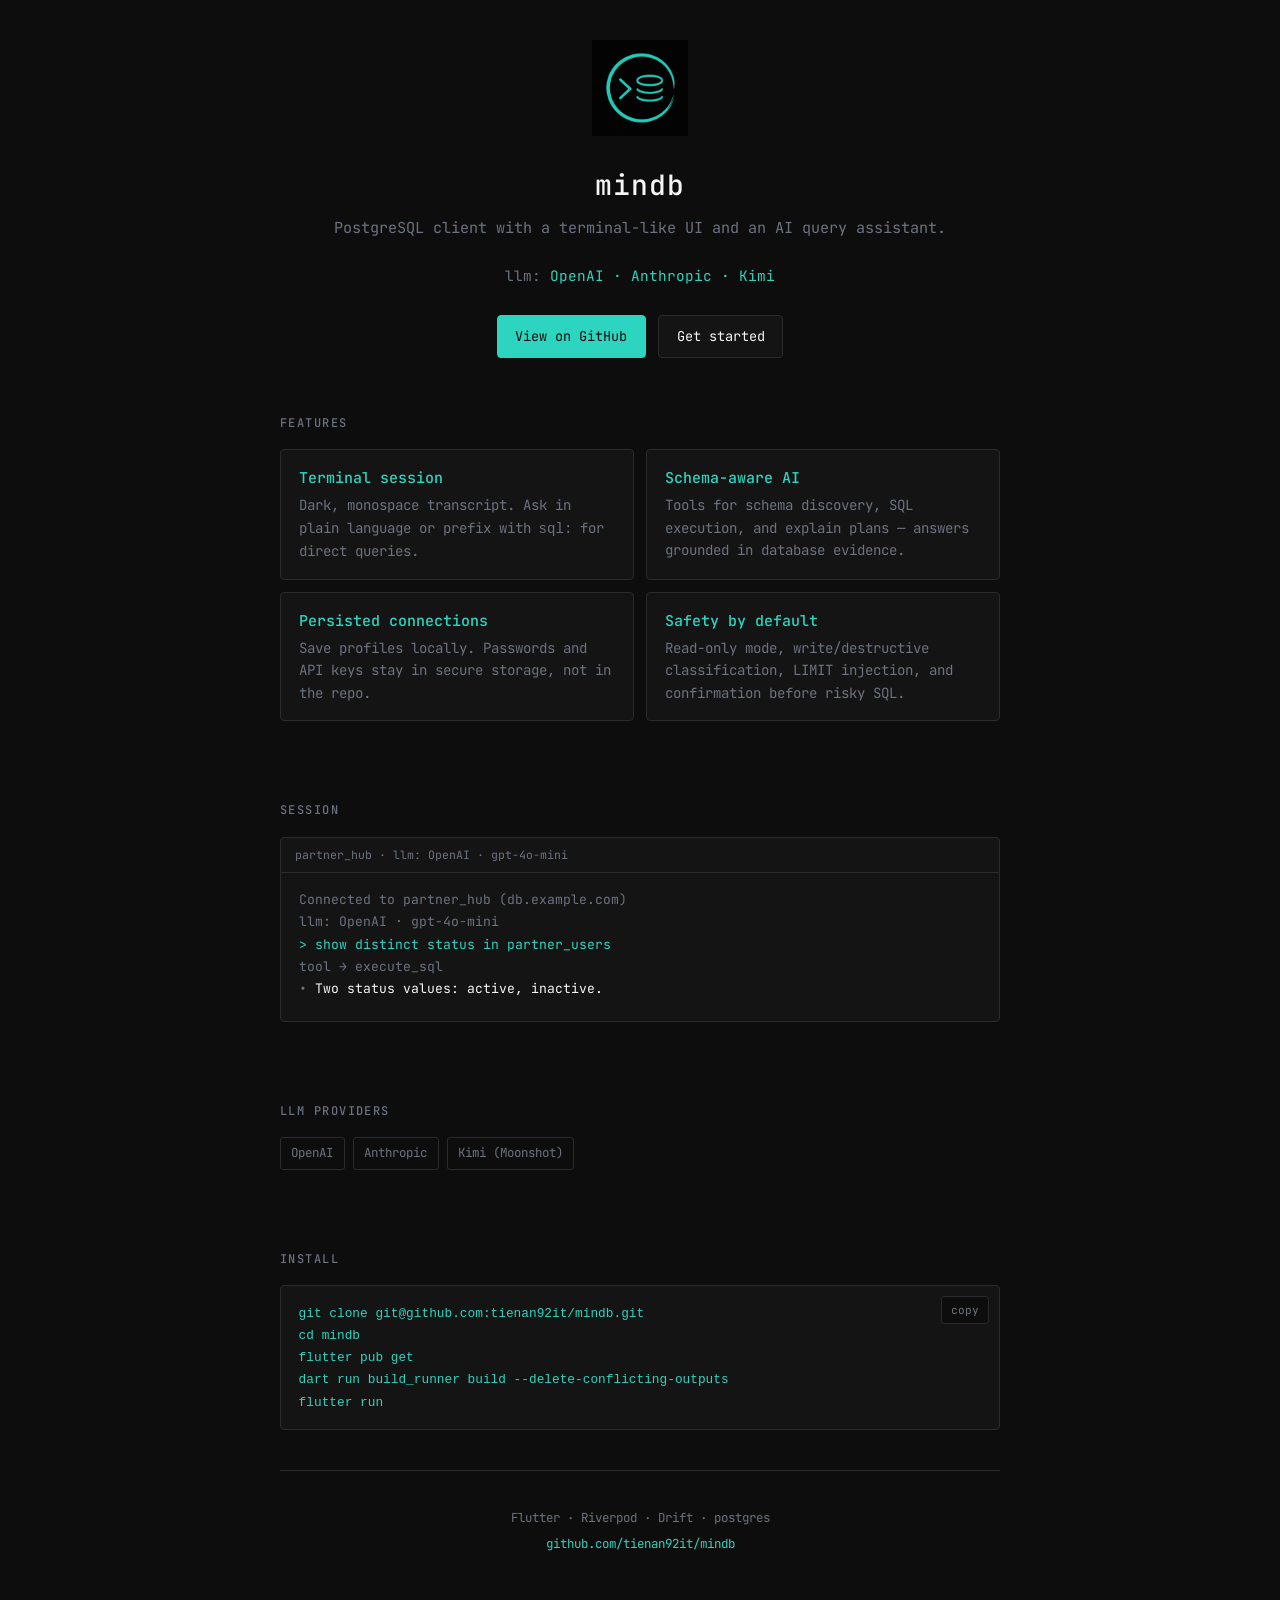
==== docs/index.html @ 74f23877 "Add minimal landing page for GitHub Pages. Static docs site with zen-terminal branding, feature over" ====
<!DOCTYPE html>
<html lang="en">
<head>
  <meta charset="UTF-8">
  <meta name="viewport" content="width=device-width, initial-scale=1.0">
  <meta name="description" content="mindb — AI-powered PostgreSQL client with a terminal-like UI.">
  <meta name="theme-color" content="#2DD4BF">
  <title>mindb — PostgreSQL, terminal calm</title>
  <link rel="icon" type="image/png" href="assets/mindb-logo-square.png">
  <link rel="preconnect" href="https://fonts.googleapis.com">
  <link rel="preconnect" href="https://fonts.gstatic.com" crossorigin>
  <link href="https://fonts.googleapis.com/css2?family=JetBrains+Mono:wght@400;500&display=swap" rel="stylesheet">
  <link rel="stylesheet" href="styles.css">
</head>
<body>
  <header class="site-header wrap">
    <img class="logo" src="assets/mindb-logo-square.png" width="96" height="96" alt="mindb logo">
    <h1>mindb</h1>
    <p class="tagline">PostgreSQL client with a terminal-like UI and an AI query assistant.</p>
    <p class="prompt"><span>llm:</span> OpenAI · Anthropic · Kimi</p>
    <div class="hero-actions">
      <a class="btn btn-primary" href="https://github.com/tienan92it/mindb">View on GitHub</a>
      <a class="btn" href="#install">Get started</a>
    </div>
  </header>

  <main>
    <section class="wrap" aria-labelledby="features-heading">
      <h2 id="features-heading">Features</h2>
      <div class="features">
        <article class="feature">
          <strong>Terminal session</strong>
          <p>Dark, monospace transcript. Ask in plain language or prefix with <code>sql:</code> for direct queries.</p>
        </article>
        <article class="feature">
          <strong>Schema-aware AI</strong>
          <p>Tools for schema discovery, SQL execution, and explain plans — answers grounded in database evidence.</p>
        </article>
        <article class="feature">
          <strong>Persisted connections</strong>
          <p>Save profiles locally. Passwords and API keys stay in secure storage, not in the repo.</p>
        </article>
        <article class="feature">
          <strong>Safety by default</strong>
          <p>Read-only mode, write/destructive classification, LIMIT injection, and confirmation before risky SQL.</p>
        </article>
      </div>
    </section>

    <section class="wrap" aria-labelledby="demo-heading">
      <h2 id="demo-heading">Session</h2>
      <div class="terminal" role="img" aria-label="Example mindb session transcript">
        <div class="terminal-bar">partner_hub · llm: OpenAI · gpt-4o-mini</div>
        <div class="terminal-body">
          <div class="line-system">Connected to partner_hub (db.example.com)</div>
          <div class="line-system">llm: OpenAI · gpt-4o-mini</div>
          <div class="line-user">&gt; show distinct status in partner_users</div>
          <div class="line-system">tool → execute_sql</div>
          <div class="line-assist">Two status values: active, inactive.</div>
        </div>
      </div>
    </section>

    <section class="wrap" aria-labelledby="providers-heading">
      <h2 id="providers-heading">LLM providers</h2>
      <div class="providers">
        <span class="chip">OpenAI</span>
        <span class="chip">Anthropic</span>
        <span class="chip">Kimi (Moonshot)</span>
      </div>
    </section>

    <section class="wrap" id="install" aria-labelledby="install-heading">
      <h2 id="install-heading">Install</h2>
      <div class="install">
        <button class="copy" type="button" data-copy="install-cmd" aria-label="Copy install commands">copy</button>
        <pre id="install-cmd"><code>git clone git@github.com:tienan92it/mindb.git
cd mindb
flutter pub get
dart run build_runner build --delete-conflicting-outputs
flutter run</code></pre>
      </div>
    </section>
  </main>

  <footer class="site-footer wrap">
    <p>Flutter · Riverpod · Drift · postgres</p>
    <p><a href="https://github.com/tienan92it/mindb">github.com/tienan92it/mindb</a></p>
  </footer>

  <script>
    document.querySelectorAll('[data-copy]').forEach((button) => {
      button.addEventListener('click', async () => {
        const id = button.getAttribute('data-copy');
        const text = document.getElementById(id)?.textContent ?? '';
        try {
          await navigator.clipboard.writeText(text.trim());
          const label = button.textContent;
          button.textContent = 'copied';
          setTimeout(() => { button.textContent = label; }, 1200);
        } catch (_) {
          button.textContent = 'failed';
        }
      });
    });
  </script>
</body>
</html>
---- docs/styles.css ----
:root {
  --bg: #0d0d0d;
  --surface: #141414;
  --border: #2a2a2a;
  --text: #f5f5f5;
  --muted: #6b7280;
  --accent: #2dd4bf;
  --accent-dim: rgba(45, 212, 191, 0.12);
  --max: 720px;
  --mono: "JetBrains Mono", ui-monospace, SFMono-Regular, Menlo, monospace;
}

*,
*::before,
*::after {
  box-sizing: border-box;
}

html {
  scroll-behavior: smooth;
}

body {
  margin: 0;
  min-height: 100vh;
  font-family: var(--mono);
  font-size: 15px;
  line-height: 1.6;
  color: var(--text);
  background: var(--bg);
  -webkit-font-smoothing: antialiased;
}

a {
  color: var(--accent);
  text-decoration: none;
}

a:hover {
  text-decoration: underline;
}

.wrap {
  width: min(100% - 2rem, var(--max));
  margin-inline: auto;
}

.site-header {
  padding: 2.5rem 0 1rem;
  text-align: center;
}

.logo {
  width: 96px;
  height: 96px;
  margin-bottom: 1.25rem;
}

.site-header h1 {
  margin: 0 0 0.5rem;
  font-size: 1.75rem;
  font-weight: 500;
  letter-spacing: 0.04em;
}

.tagline {
  margin: 0;
  color: var(--muted);
  font-size: 0.95rem;
}

.prompt {
  margin-top: 1.5rem;
  color: var(--accent);
  font-size: 0.9rem;
}

.prompt span {
  color: var(--muted);
}

.hero-actions {
  display: flex;
  flex-wrap: wrap;
  gap: 0.75rem;
  justify-content: center;
  margin-top: 1.75rem;
}

.btn {
  display: inline-flex;
  align-items: center;
  gap: 0.4rem;
  padding: 0.6rem 1.1rem;
  border: 1px solid var(--border);
  border-radius: 4px;
  font-family: inherit;
  font-size: 0.85rem;
  color: var(--text);
  background: var(--surface);
  transition: border-color 0.15s, background 0.15s;
}

.btn:hover {
  text-decoration: none;
  border-color: var(--accent);
}

.btn-primary {
  color: var(--bg);
  background: var(--accent);
  border-color: var(--accent);
}

.btn-primary:hover {
  background: #25b8a5;
  border-color: #25b8a5;
}

section {
  padding: 2.5rem 0;
}

section h2 {
  margin: 0 0 1rem;
  font-size: 0.75rem;
  font-weight: 500;
  letter-spacing: 0.12em;
  text-transform: uppercase;
  color: var(--muted);
}

.features {
  display: grid;
  gap: 0.75rem;
}

.feature {
  padding: 1rem 1.1rem;
  border: 1px solid var(--border);
  border-radius: 4px;
  background: var(--surface);
}

.feature strong {
  display: block;
  margin-bottom: 0.25rem;
  color: var(--accent);
  font-weight: 500;
}

.feature p {
  margin: 0;
  color: var(--muted);
  font-size: 0.88rem;
}

.terminal {
  border: 1px solid var(--border);
  border-radius: 4px;
  overflow: hidden;
  background: var(--surface);
}

.terminal-bar {
  padding: 0.5rem 0.85rem;
  border-bottom: 1px solid var(--border);
  font-size: 0.72rem;
  color: var(--muted);
}

.terminal-body {
  padding: 1rem 1.1rem 1.25rem;
  font-size: 0.82rem;
  line-height: 1.7;
}

.line-user {
  color: var(--accent);
}

.line-system {
  color: var(--muted);
}

.line-assist {
  color: var(--text);
}

.line-assist::before {
  content: "• ";
  color: var(--muted);
}

.install {
  position: relative;
  border: 1px solid var(--border);
  border-radius: 4px;
  background: var(--surface);
}

.install pre {
  margin: 0;
  padding: 1rem 3.5rem 1rem 1.1rem;
  overflow-x: auto;
  font-family: inherit;
  font-size: 0.8rem;
  line-height: 1.65;
  color: var(--text);
}

.install code {
  color: var(--accent);
}

.copy {
  position: absolute;
  top: 0.65rem;
  right: 0.65rem;
  padding: 0.35rem 0.55rem;
  border: 1px solid var(--border);
  border-radius: 3px;
  font-family: inherit;
  font-size: 0.7rem;
  color: var(--muted);
  background: var(--bg);
  cursor: pointer;
}

.copy:hover {
  color: var(--accent);
  border-color: var(--accent);
}

.providers {
  display: flex;
  flex-wrap: wrap;
  gap: 0.5rem;
}

.chip {
  padding: 0.35rem 0.65rem;
  border: 1px solid var(--border);
  border-radius: 3px;
  font-size: 0.78rem;
  color: var(--muted);
}

.site-footer {
  padding: 2rem 0 3rem;
  border-top: 1px solid var(--border);
  text-align: center;
  font-size: 0.78rem;
  color: var(--muted);
}

.site-footer p {
  margin: 0.35rem 0;
}

@media (min-width: 640px) {
  .features {
    grid-template-columns: 1fr 1fr;
  }
}
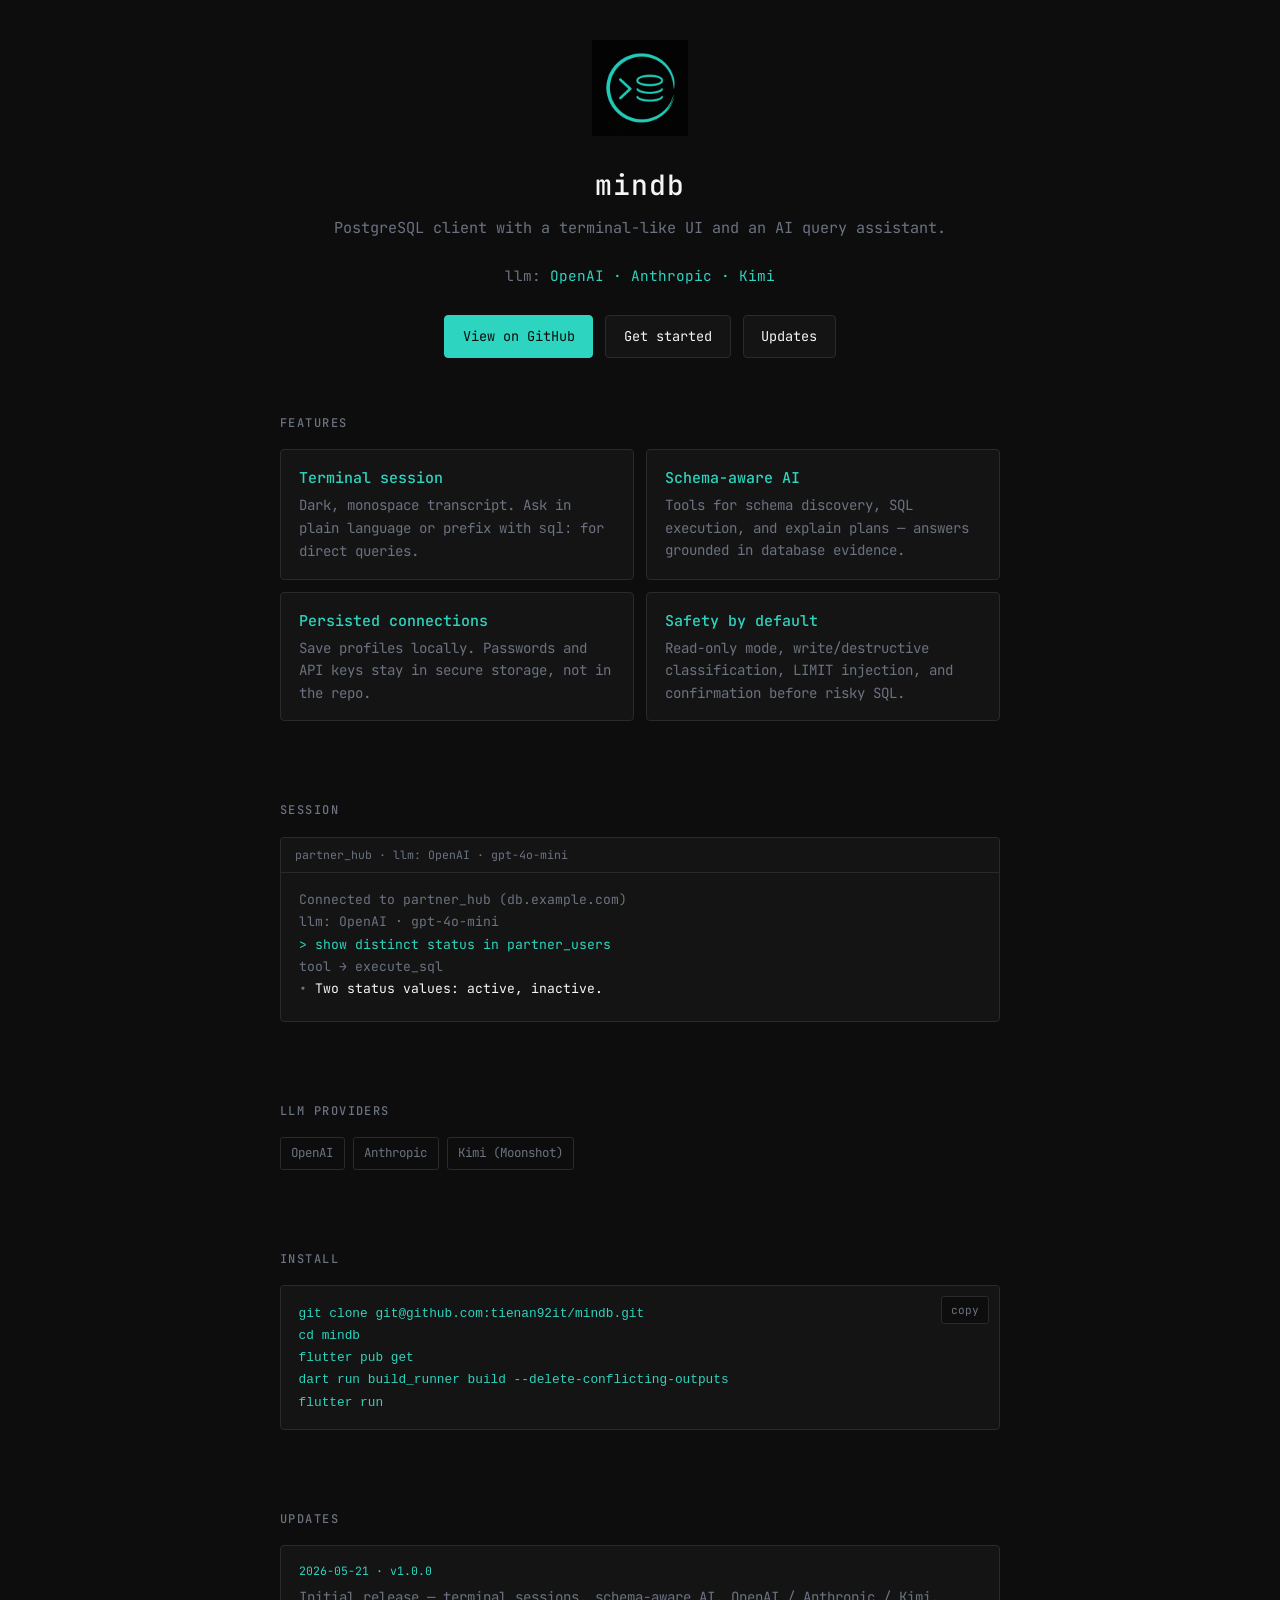
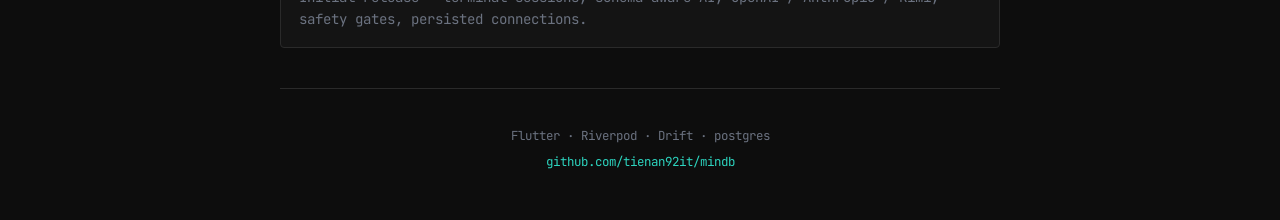
==== commit cd219224: "Add product team workflow with GitHub CI and Cursor automations. Daily explore loop, anti-slop rules" ====
--- a/docs/index.html
+++ b/docs/index.html
@@ -21,6 +21,7 @@
     <div class="hero-actions">
       <a class="btn btn-primary" href="https://github.com/tienan92it/mindb">View on GitHub</a>
       <a class="btn" href="#install">Get started</a>
+      <a class="btn" href="#changelog">Updates</a>
     </div>
   </header>
 
@@ -81,6 +82,16 @@
 flutter run</code></pre>
       </div>
     </section>
+
+    <section class="wrap" id="changelog" aria-labelledby="changelog-heading">
+      <h2 id="changelog-heading">Updates</h2>
+      <div class="changelog">
+        <article class="changelog-entry">
+          <time datetime="2026-05-21">2026-05-21 · v1.0.0</time>
+          <p>Initial release — terminal sessions, schema-aware AI, OpenAI / Anthropic / Kimi, safety gates, persisted connections.</p>
+        </article>
+      </div>
+    </section>
   </main>
 
   <footer class="site-footer wrap">
--- a/docs/styles.css
+++ b/docs/styles.css
@@ -246,6 +246,35 @@
   color: var(--muted);
 }
 
+.changelog {
+  display: grid;
+  gap: 1rem;
+}
+
+.changelog-entry {
+  padding: 1rem 1.1rem;
+  border: 1px solid var(--border);
+  border-radius: 4px;
+  background: var(--surface);
+}
+
+.changelog-entry time {
+  display: block;
+  margin-bottom: 0.35rem;
+  font-size: 0.72rem;
+  color: var(--accent);
+}
+
+.changelog-entry p {
+  margin: 0;
+  font-size: 0.88rem;
+  color: var(--muted);
+}
+
+.changelog-entry a {
+  color: var(--accent);
+}
+
 .site-footer {
   padding: 2rem 0 3rem;
   border-top: 1px solid var(--border);
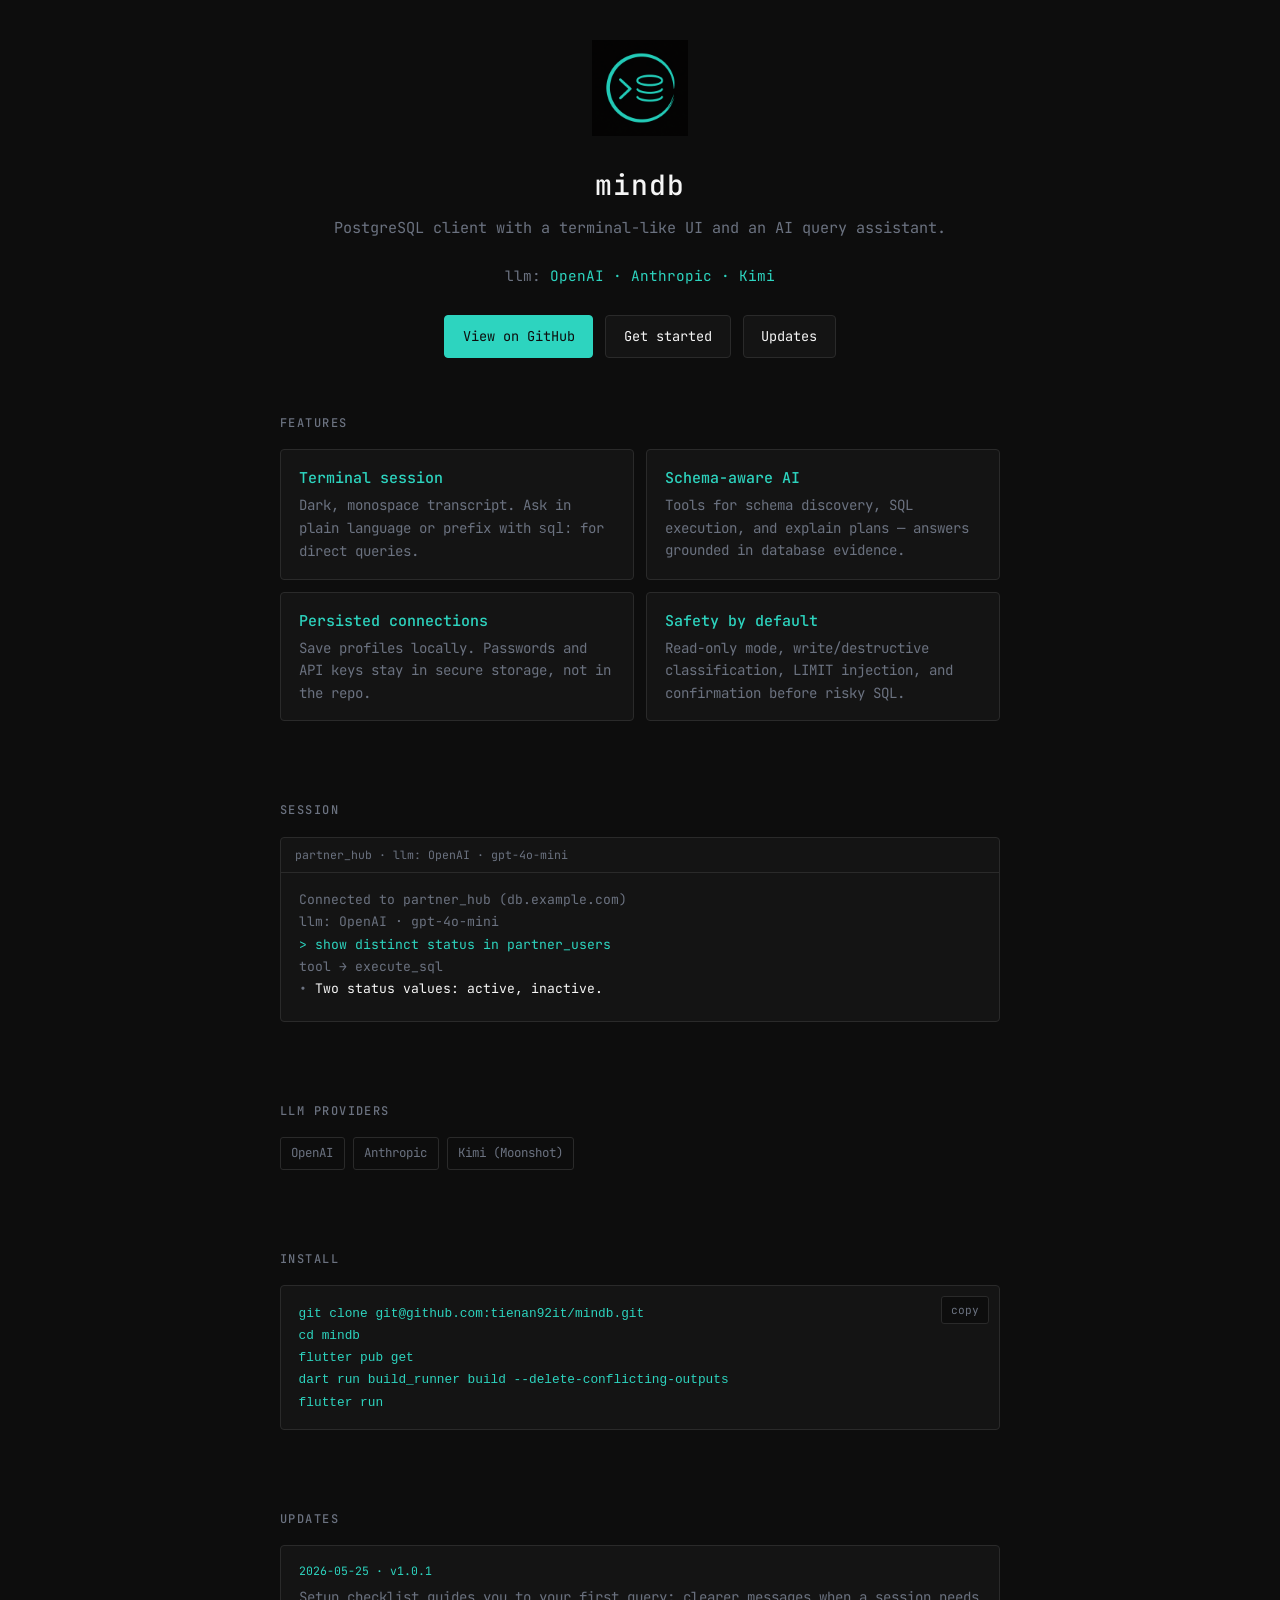
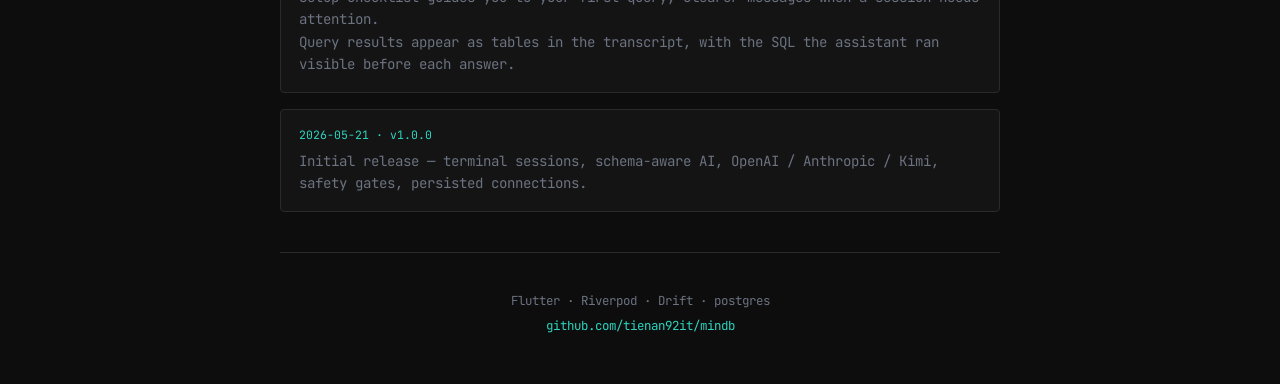
==== commit b8d66ceb: "docs: announce v1.0.1 on landing page Co-authored-by: An Tran <tienan92it@gmail.com>" ====
--- a/docs/index.html
+++ b/docs/index.html
@@ -87,6 +87,11 @@
       <h2 id="changelog-heading">Updates</h2>
       <div class="changelog">
         <article class="changelog-entry">
+          <time datetime="2026-05-25">2026-05-25 · v1.0.1</time>
+          <p>Setup checklist guides you to your first query; clearer messages when a session needs attention.</p>
+          <p>Query results appear as tables in the transcript, with the SQL the assistant ran visible before each answer.</p>
+        </article>
+        <article class="changelog-entry">
           <time datetime="2026-05-21">2026-05-21 · v1.0.0</time>
           <p>Initial release — terminal sessions, schema-aware AI, OpenAI / Anthropic / Kimi, safety gates, persisted connections.</p>
         </article>
